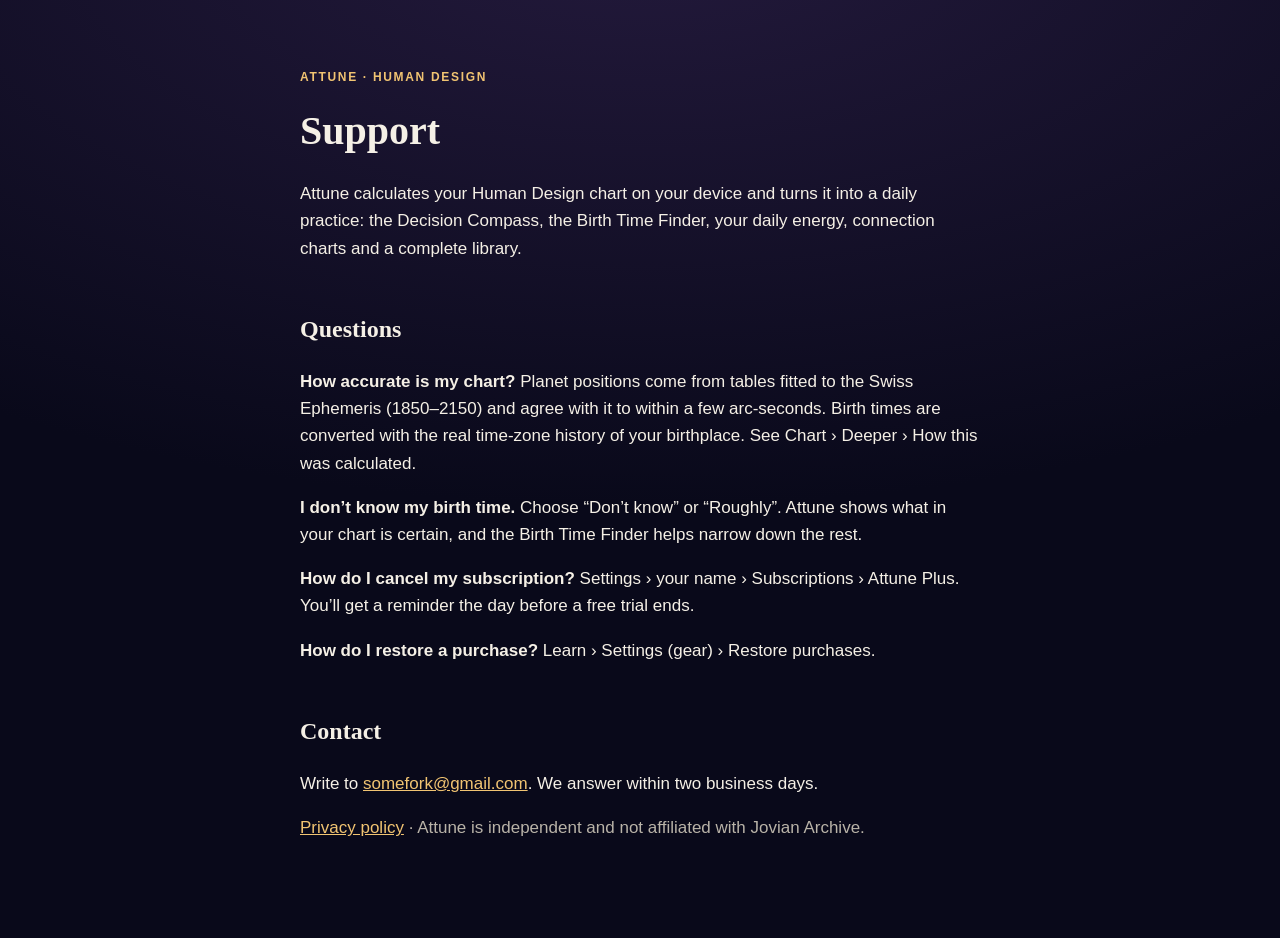
==== index.html @ 0bc29636 "Attune support and privacy pages" ====
<!doctype html><html lang="en"><head><meta charset="utf-8"><meta name="viewport" content="width=device-width,initial-scale=1">
<title>Attune — Support</title><link rel="stylesheet" href="style.css"></head><body><main>
<p class="eyebrow">Attune · Human Design</p><h1>Support</h1>
<p>Attune calculates your Human Design chart on your device and turns it into a daily practice: the Decision Compass, the Birth Time Finder, your daily energy, connection charts and a complete library.</p>
<h2>Questions</h2>
<p><strong>How accurate is my chart?</strong> Planet positions come from tables fitted to the Swiss Ephemeris (1850–2150) and agree with it to within a few arc-seconds. Birth times are converted with the real time-zone history of your birthplace. See Chart › Deeper › How this was calculated.</p>
<p><strong>I don’t know my birth time.</strong> Choose “Don’t know” or “Roughly”. Attune shows what in your chart is certain, and the Birth Time Finder helps narrow down the rest.</p>
<p><strong>How do I cancel my subscription?</strong> Settings › your name › Subscriptions › Attune Plus. You’ll get a reminder the day before a free trial ends.</p>
<p><strong>How do I restore a purchase?</strong> Learn › Settings (gear) › Restore purchases.</p>
<h2>Contact</h2><p>Write to <a href="mailto:somefork@gmail.com">somefork@gmail.com</a>. We answer within two business days.</p>
<p class="muted"><a href="privacy.html">Privacy policy</a> · Attune is independent and not affiliated with Jovian Archive.</p>
</main></body></html>
---- style.css ----
:root{--bg:#09091a;--ink:#f5f0e6;--muted:#b9b3a8;--gold:#f1c472}
*{box-sizing:border-box}body{margin:0;background:radial-gradient(1200px 600px at 50% -10%,#241a3d,var(--bg));color:var(--ink);font:17px/1.6 -apple-system,BlinkMacSystemFont,"Helvetica Neue",sans-serif}
main{max-width:720px;margin:0 auto;padding:56px 20px 80px}h1,h2{font-family:"New York",Georgia,serif;font-weight:600}h1{font-size:40px;margin:.2em 0}h2{font-size:24px;margin-top:2em}
a{color:var(--gold)}.eyebrow{color:var(--gold);letter-spacing:.14em;text-transform:uppercase;font-size:12px;font-weight:600}.muted{color:var(--muted)}
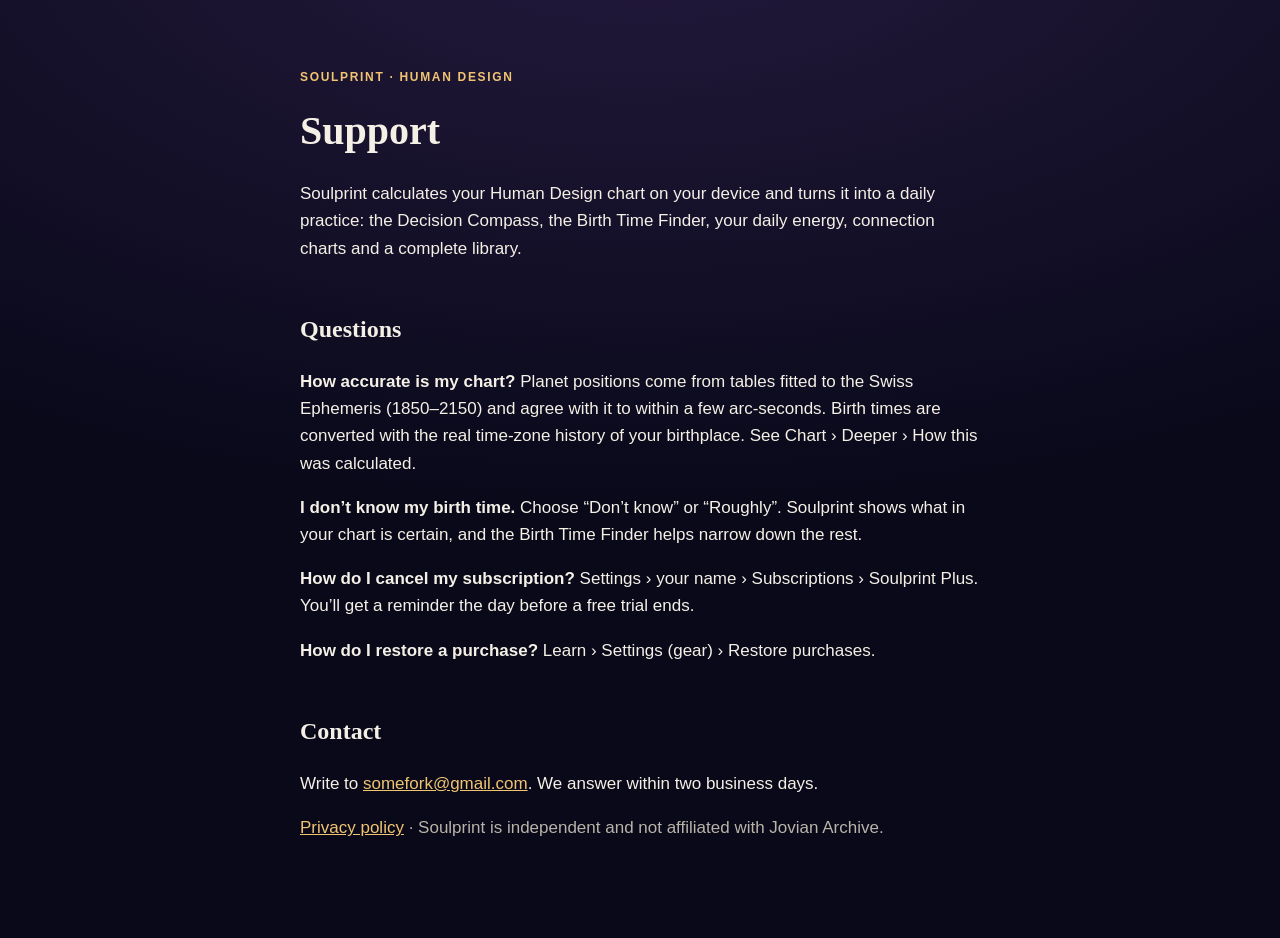
==== commit 882c14e9: "Rename to Soulprint" ====
--- a/index.html
+++ b/index.html
@@ -1,12 +1,12 @@
 <!doctype html><html lang="en"><head><meta charset="utf-8"><meta name="viewport" content="width=device-width,initial-scale=1">
-<title>Attune — Support</title><link rel="stylesheet" href="style.css"></head><body><main>
-<p class="eyebrow">Attune · Human Design</p><h1>Support</h1>
-<p>Attune calculates your Human Design chart on your device and turns it into a daily practice: the Decision Compass, the Birth Time Finder, your daily energy, connection charts and a complete library.</p>
+<title>Soulprint — Support</title><link rel="stylesheet" href="style.css"></head><body><main>
+<p class="eyebrow">Soulprint · Human Design</p><h1>Support</h1>
+<p>Soulprint calculates your Human Design chart on your device and turns it into a daily practice: the Decision Compass, the Birth Time Finder, your daily energy, connection charts and a complete library.</p>
 <h2>Questions</h2>
 <p><strong>How accurate is my chart?</strong> Planet positions come from tables fitted to the Swiss Ephemeris (1850–2150) and agree with it to within a few arc-seconds. Birth times are converted with the real time-zone history of your birthplace. See Chart › Deeper › How this was calculated.</p>
-<p><strong>I don’t know my birth time.</strong> Choose “Don’t know” or “Roughly”. Attune shows what in your chart is certain, and the Birth Time Finder helps narrow down the rest.</p>
-<p><strong>How do I cancel my subscription?</strong> Settings › your name › Subscriptions › Attune Plus. You’ll get a reminder the day before a free trial ends.</p>
+<p><strong>I don’t know my birth time.</strong> Choose “Don’t know” or “Roughly”. Soulprint shows what in your chart is certain, and the Birth Time Finder helps narrow down the rest.</p>
+<p><strong>How do I cancel my subscription?</strong> Settings › your name › Subscriptions › Soulprint Plus. You’ll get a reminder the day before a free trial ends.</p>
 <p><strong>How do I restore a purchase?</strong> Learn › Settings (gear) › Restore purchases.</p>
 <h2>Contact</h2><p>Write to <a href="mailto:somefork@gmail.com">somefork@gmail.com</a>. We answer within two business days.</p>
-<p class="muted"><a href="privacy.html">Privacy policy</a> · Attune is independent and not affiliated with Jovian Archive.</p>
+<p class="muted"><a href="privacy.html">Privacy policy</a> · Soulprint is independent and not affiliated with Jovian Archive.</p>
 </main></body></html>
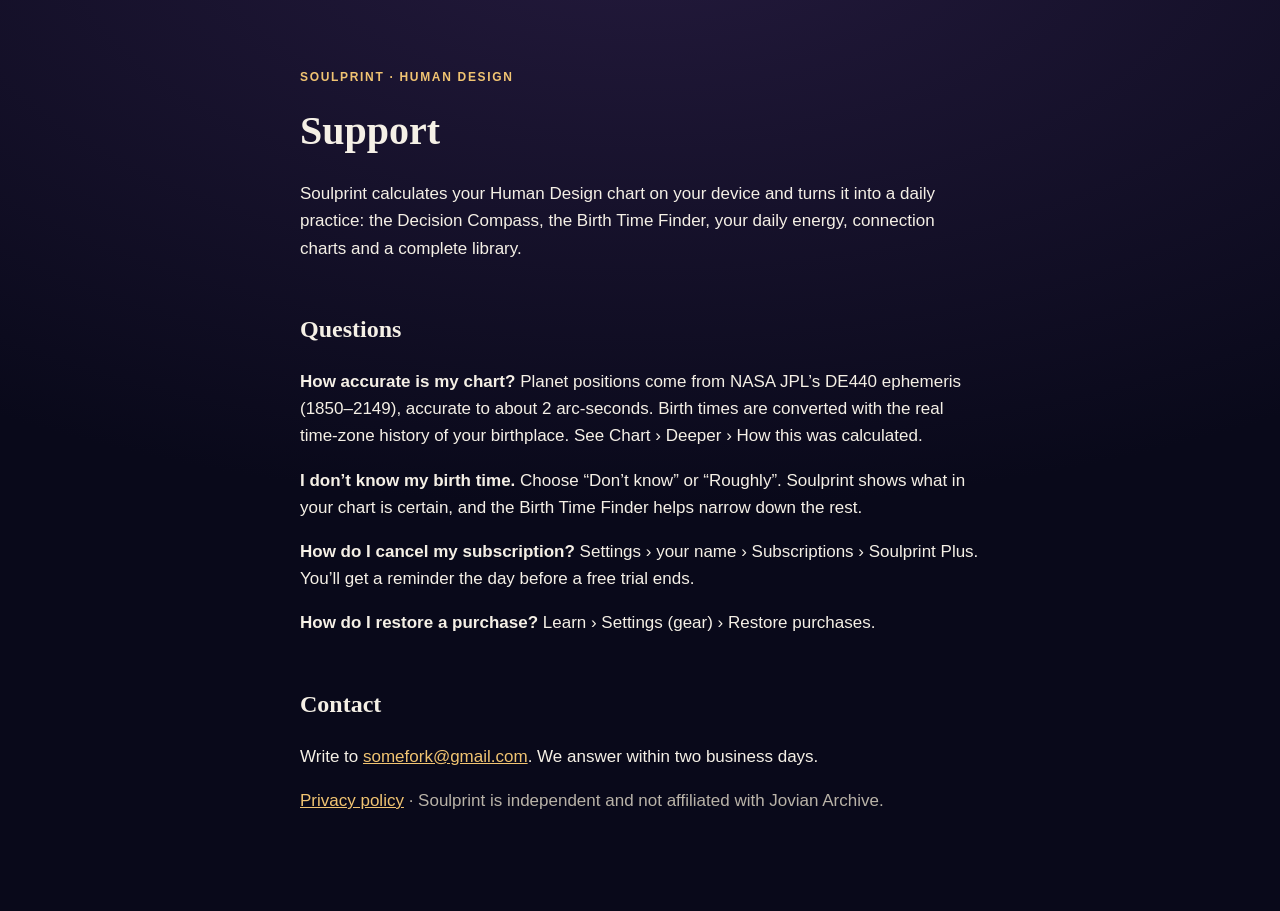
==== commit 0a549b94: "Data source: NASA JPL DE440" ====
--- a/index.html
+++ b/index.html
@@ -3,7 +3,7 @@
 <p class="eyebrow">Soulprint · Human Design</p><h1>Support</h1>
 <p>Soulprint calculates your Human Design chart on your device and turns it into a daily practice: the Decision Compass, the Birth Time Finder, your daily energy, connection charts and a complete library.</p>
 <h2>Questions</h2>
-<p><strong>How accurate is my chart?</strong> Planet positions come from tables fitted to the Swiss Ephemeris (1850–2150) and agree with it to within a few arc-seconds. Birth times are converted with the real time-zone history of your birthplace. See Chart › Deeper › How this was calculated.</p>
+<p><strong>How accurate is my chart?</strong> Planet positions come from NASA JPL’s DE440 ephemeris (1850–2149), accurate to about 2 arc-seconds. Birth times are converted with the real time-zone history of your birthplace. See Chart › Deeper › How this was calculated.</p>
 <p><strong>I don’t know my birth time.</strong> Choose “Don’t know” or “Roughly”. Soulprint shows what in your chart is certain, and the Birth Time Finder helps narrow down the rest.</p>
 <p><strong>How do I cancel my subscription?</strong> Settings › your name › Subscriptions › Soulprint Plus. You’ll get a reminder the day before a free trial ends.</p>
 <p><strong>How do I restore a purchase?</strong> Learn › Settings (gear) › Restore purchases.</p>
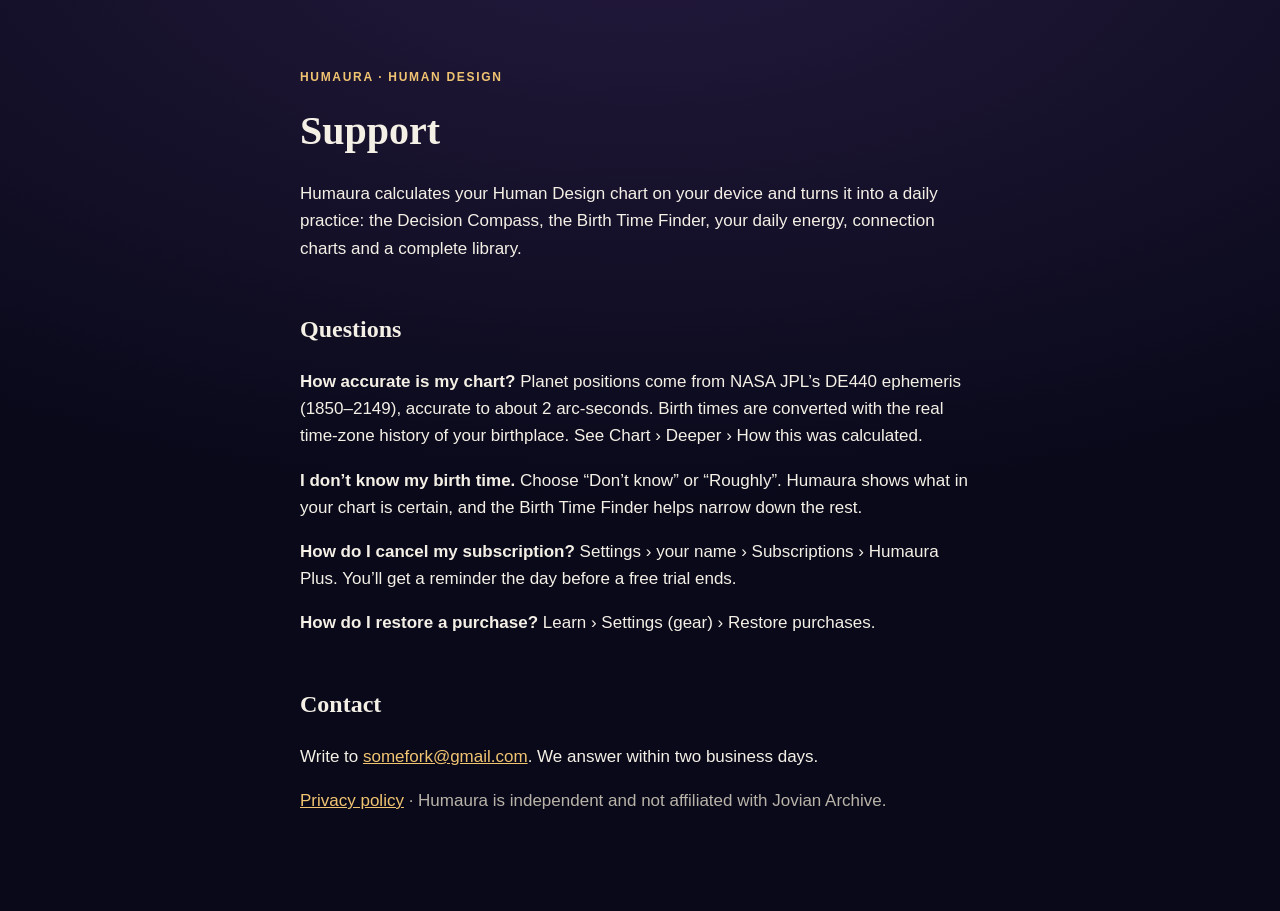
==== commit 097b70b0: "Rename to Humaura" ====
--- a/index.html
+++ b/index.html
@@ -1,12 +1,12 @@
 <!doctype html><html lang="en"><head><meta charset="utf-8"><meta name="viewport" content="width=device-width,initial-scale=1">
-<title>Soulprint — Support</title><link rel="stylesheet" href="style.css"></head><body><main>
-<p class="eyebrow">Soulprint · Human Design</p><h1>Support</h1>
-<p>Soulprint calculates your Human Design chart on your device and turns it into a daily practice: the Decision Compass, the Birth Time Finder, your daily energy, connection charts and a complete library.</p>
+<title>Humaura — Support</title><link rel="stylesheet" href="style.css"></head><body><main>
+<p class="eyebrow">Humaura · Human Design</p><h1>Support</h1>
+<p>Humaura calculates your Human Design chart on your device and turns it into a daily practice: the Decision Compass, the Birth Time Finder, your daily energy, connection charts and a complete library.</p>
 <h2>Questions</h2>
 <p><strong>How accurate is my chart?</strong> Planet positions come from NASA JPL’s DE440 ephemeris (1850–2149), accurate to about 2 arc-seconds. Birth times are converted with the real time-zone history of your birthplace. See Chart › Deeper › How this was calculated.</p>
-<p><strong>I don’t know my birth time.</strong> Choose “Don’t know” or “Roughly”. Soulprint shows what in your chart is certain, and the Birth Time Finder helps narrow down the rest.</p>
-<p><strong>How do I cancel my subscription?</strong> Settings › your name › Subscriptions › Soulprint Plus. You’ll get a reminder the day before a free trial ends.</p>
+<p><strong>I don’t know my birth time.</strong> Choose “Don’t know” or “Roughly”. Humaura shows what in your chart is certain, and the Birth Time Finder helps narrow down the rest.</p>
+<p><strong>How do I cancel my subscription?</strong> Settings › your name › Subscriptions › Humaura Plus. You’ll get a reminder the day before a free trial ends.</p>
 <p><strong>How do I restore a purchase?</strong> Learn › Settings (gear) › Restore purchases.</p>
 <h2>Contact</h2><p>Write to <a href="mailto:somefork@gmail.com">somefork@gmail.com</a>. We answer within two business days.</p>
-<p class="muted"><a href="privacy.html">Privacy policy</a> · Soulprint is independent and not affiliated with Jovian Archive.</p>
+<p class="muted"><a href="privacy.html">Privacy policy</a> · Humaura is independent and not affiliated with Jovian Archive.</p>
 </main></body></html>
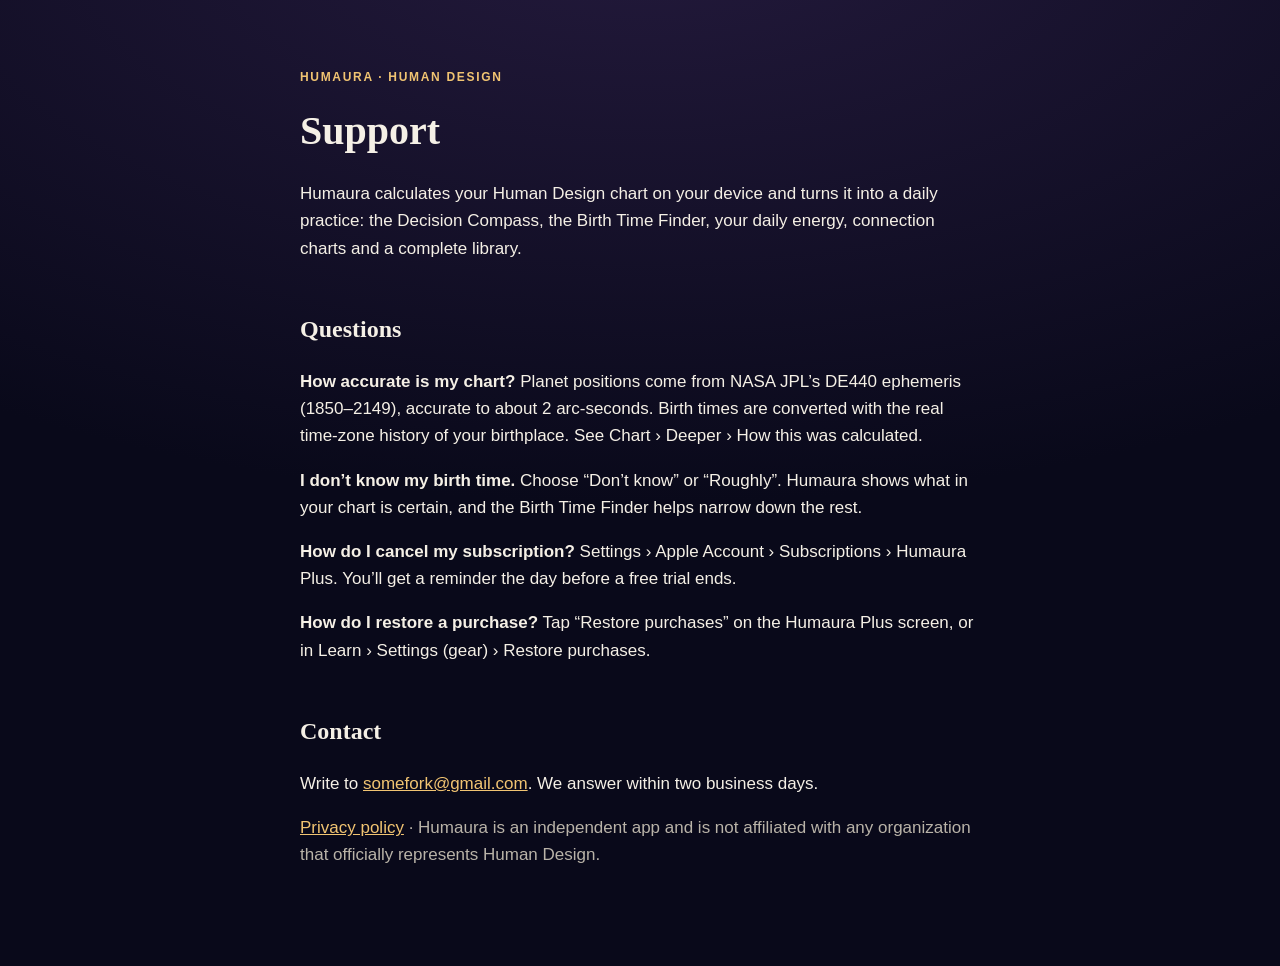
==== commit 81103a71: "Support site: real App Store link, optional iCloud backup in the privacy policy, current Settings pa" ====
--- a/index.html
+++ b/index.html
@@ -5,8 +5,8 @@
 <h2>Questions</h2>
 <p><strong>How accurate is my chart?</strong> Planet positions come from NASA JPL’s DE440 ephemeris (1850–2149), accurate to about 2 arc-seconds. Birth times are converted with the real time-zone history of your birthplace. See Chart › Deeper › How this was calculated.</p>
 <p><strong>I don’t know my birth time.</strong> Choose “Don’t know” or “Roughly”. Humaura shows what in your chart is certain, and the Birth Time Finder helps narrow down the rest.</p>
-<p><strong>How do I cancel my subscription?</strong> Settings › your name › Subscriptions › Humaura Plus. You’ll get a reminder the day before a free trial ends.</p>
-<p><strong>How do I restore a purchase?</strong> Learn › Settings (gear) › Restore purchases.</p>
+<p><strong>How do I cancel my subscription?</strong> Settings › Apple Account › Subscriptions › Humaura Plus. You’ll get a reminder the day before a free trial ends.</p>
+<p><strong>How do I restore a purchase?</strong> Tap “Restore purchases” on the Humaura Plus screen, or in Learn › Settings (gear) › Restore purchases.</p>
 <h2>Contact</h2><p>Write to <a href="mailto:somefork@gmail.com">somefork@gmail.com</a>. We answer within two business days.</p>
-<p class="muted"><a href="privacy.html">Privacy policy</a> · Humaura is independent and not affiliated with Jovian Archive.</p>
+<p class="muted"><a href="privacy.html">Privacy policy</a> · Humaura is an independent app and is not affiliated with any organization that officially represents Human Design.</p>
 </main></body></html>
